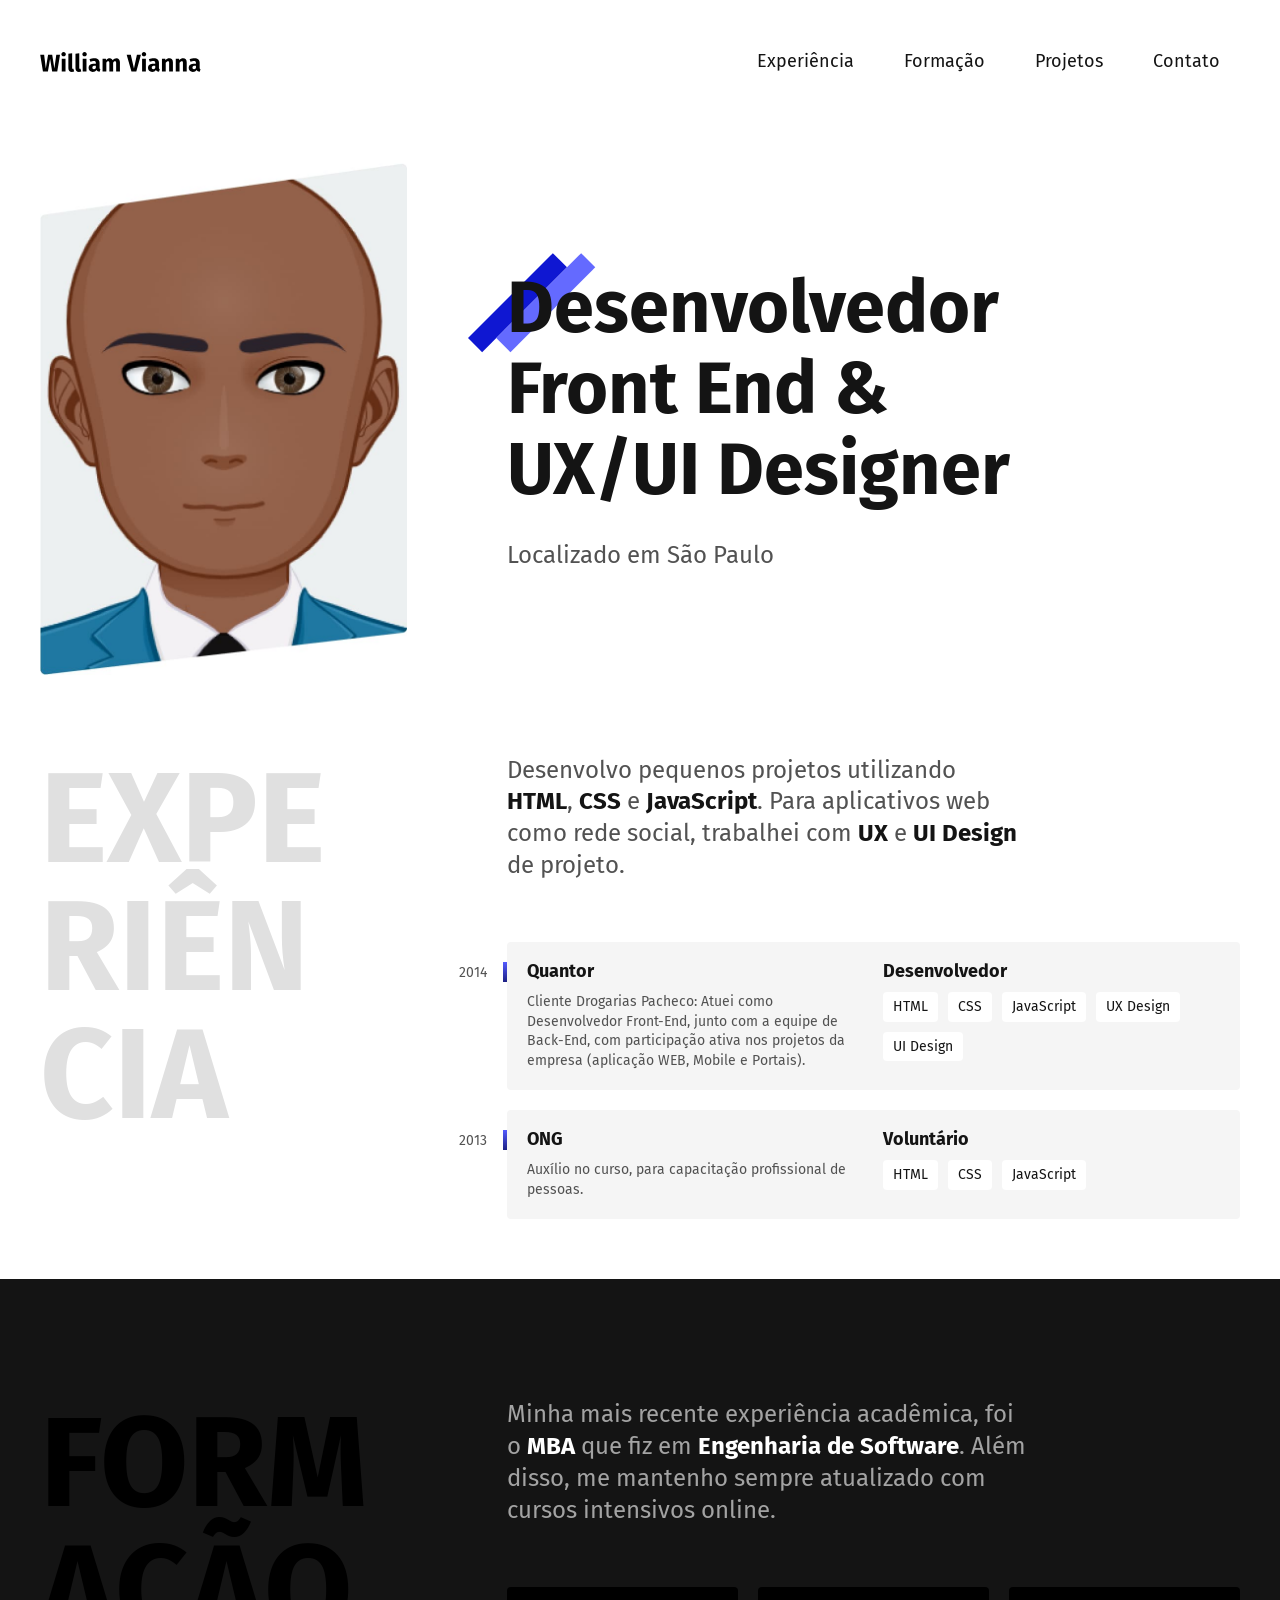
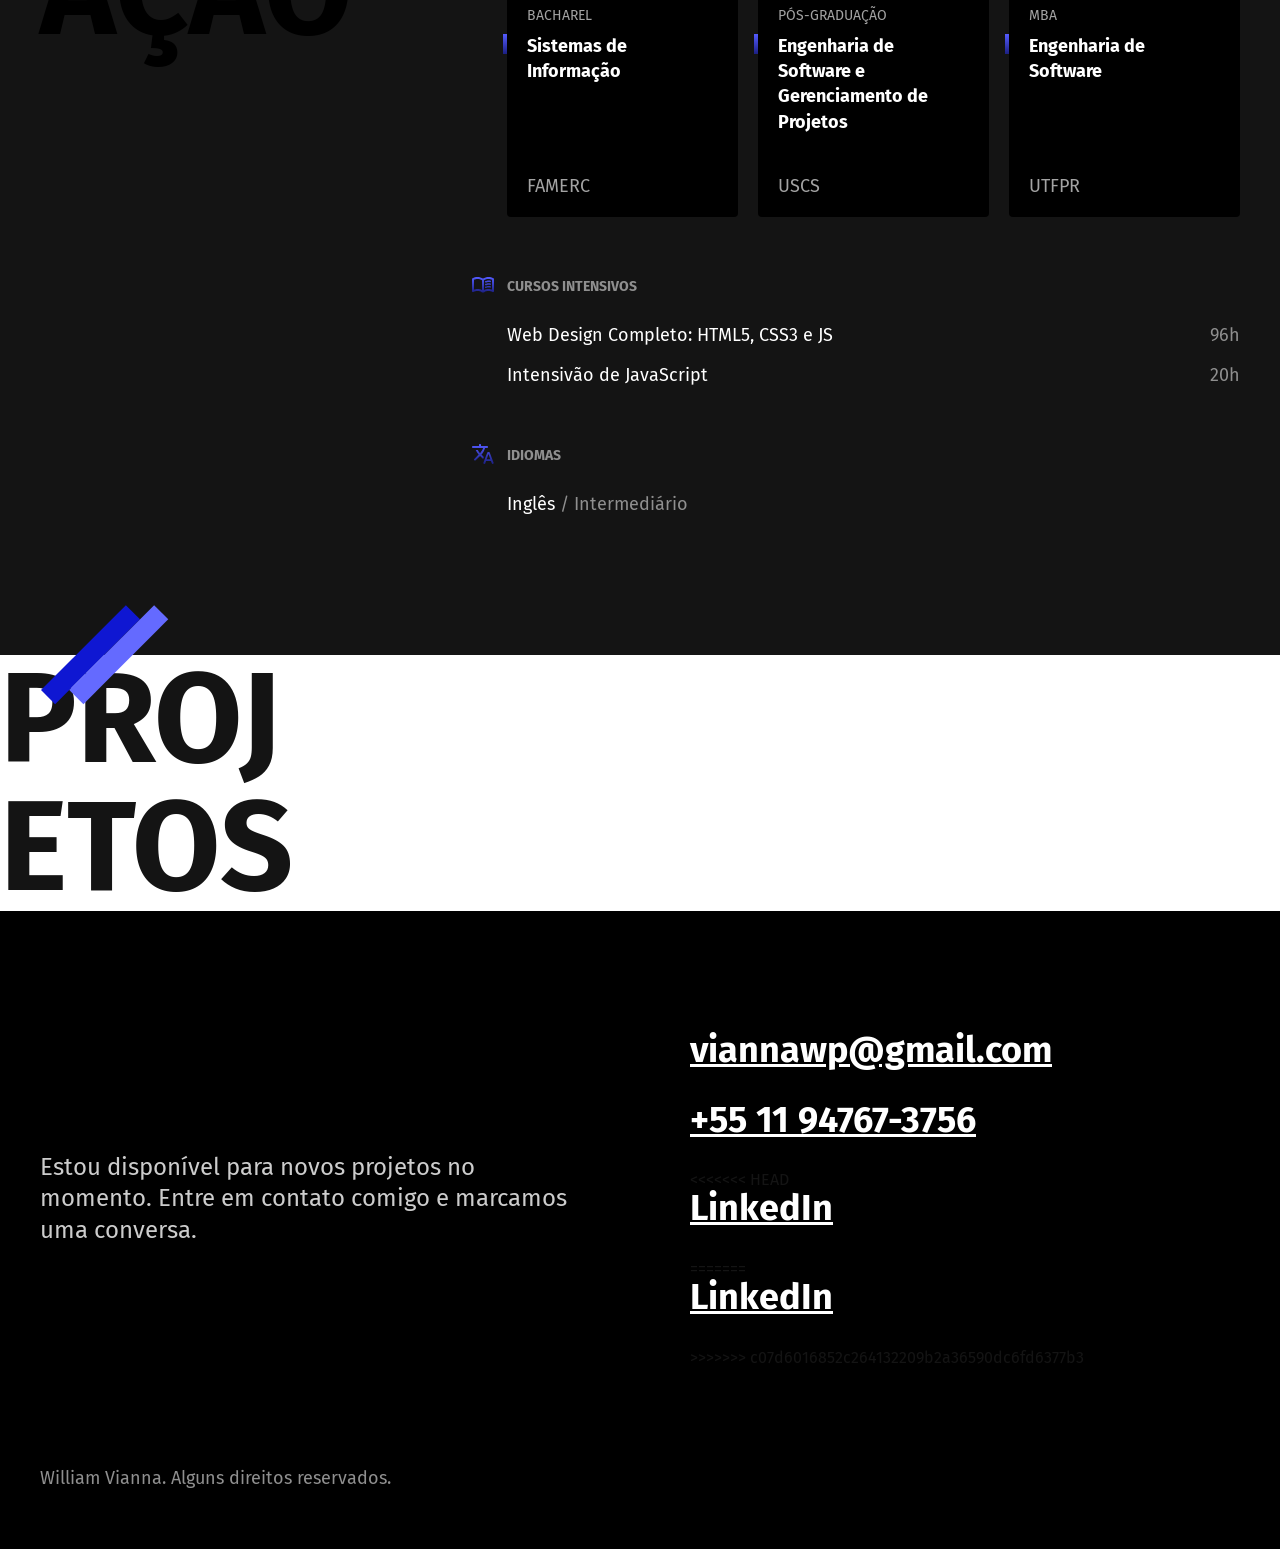
==== index.html @ 865eea41 "Atualização" ====
<!DOCTYPE html>
<html lang="pt-br">

<head>
    <meta charset="UTF-8">
    <meta name="viewport" content="width=device-width, initial-scale=1.0">
    <meta name="description" content="Desenvolvedor Front End & UX/UI Designer">
    <title>William Vianna - Desenvolvedor e Designer</title>
    <link rel="stylesheet" href="./css/style.min.css">

    <link rel="preconnect" href="https://fonts.googleapis.com">
    <link rel="preconnect" href="https://fonts.gstatic.com" crossorigin>
    <link href="https://fonts.googleapis.com/css2?family=Fira+Sans:wght@400;700&display=swap" rel="stylesheet">
</head>

<body>
    <header class="header">
        <img src="./img/marca.svg" alt="William Vianna" width="161" height="40">
        <nav>
            <ul class="header-menu">
                <li><a href="#experiencia">Experiência</a></li>
                <li><a href="#formacao">Formação</a></li>
                <li><a href="#projetos">Projetos</a></li>
                <li><a href="#contato">Contato</a></li>
            </ul>
        </nav>
    </header>

    <main class="introducao">
        <img src="./img/perfil.jpg" alt="Avatar William" width="373" height="520">
        <div>
            <h1>Desenvolvedor<br>Front End &<br>UX/UI Designer</h1>
            <p>Localizado em São Paulo</p>
        </div>
    </main>

    <section class="experiencia" id="experiencia" aria-label="Experiência">
        <h2 class="subtitulo">Experiência</h2>
        <div>
            <p class="experiencia-texto">Desenvolvo pequenos projetos utilizando <strong>HTML</strong>, <strong>CSS</strong> e <strong>JavaScript</strong>. Para aplicativos web como rede social, trabalhei com <strong>UX</strong> e <strong>UI Design</strong> de projeto.</p>

            <div class="empresa">
                <span class="empresa-ano">2014</span>
                <h3 class="empresa-titulo">Quantor</h3>
                <span class="empresa-titulo">Desenvolvedor</span>
                <p class="empresa-texto">Cliente Drogarias Pacheco: Atuei como Desenvolvedor
                    Front-End, junto com a equipe de Back-End, com
                    participação ativa nos projetos da empresa (aplicação
                    WEB, Mobile e Portais).
                </p>
                <ul class="empresa-habilidades">
                    <li>HTML</li>
                    <li>CSS</li>
                    <li>JavaScript</li>
                    <li>UX Design</li>
                    <li>UI Design</li>
                </ul>
            </div>

            <div class="empresa">
                <span class="empresa-ano">2013</span>
                <h3 class="empresa-titulo">ONG</h3>
                <span class="empresa-titulo">Voluntário</span>
                <p class="empresa-texto">Auxílio no curso, para capacitação profissional de pessoas.
                </p>
                <ul class="empresa-habilidades">
                    <li>HTML</li>
                    <li>CSS</li>
                    <li>JavaScript</li>
                </ul>
            </div>
        </div>
    </section>

    <section class="formacao" id="formacao" aria-label="Formação">
        <div class="formacao-container">
            <h2 class="subtitulo">Formação</h2>
            <div>
                <p class="formacao-texto">
                    Minha mais recente experiência acadêmica, foi o <strong>MBA</strong> que fiz em <strong>Engenharia de Software</strong>. Além disso, me mantenho sempre atualizado com cursos intensivos online.
                </p>

                <ul class="faculdade-lista">
                    <li class="faculdade">
                        <span class="faculdade-tipo">Bacharel</span>
                        <h3 class="faculdade-curso">Sistemas de Informação</h3>
                        <span class="faculdade-instituicao">FAMERC</span>
                    </li>
                    <li class="faculdade">
                        <span class="faculdade-tipo">Pós-Graduação</span>
                        <h3 class="faculdade-curso">Engenharia de Software e Gerenciamento de Projetos</h3>
                        <span class="faculdade-instituicao">USCS</span>
                    </li>
                    <li class="faculdade">
                        <span class="faculdade-tipo">MBA</span>
                        <h3 class="faculdade-curso">Engenharia de Software</h3>
                        <span class="faculdade-instituicao">UTFPR</span>
                    </li>
                </ul>

                <div class="formacao-extra">
                    <div class="cursos">
                        <h3>Cursos Intensivos</h3>
                        <ul>
                            <li>Web Design Completo: HTML5, CSS3 e JS <span>96h</span></li>
                            <li>Intensivão de JavaScript <span>20h</span></li>
                        </ul>
                    </div>

                    <div class="idiomas">
                        <h3>Idiomas</h3>
                        <ul>
                            <li>Inglês <span>/ Intermediário</span></li>
                        </ul>
                    </div>
                </div>
            </div>
        </div>
    </section>

    <section class="projetos" id="projetos" aria-label="Projetos">
        <div class="projetos-container">
            <h2 class="subtitulo">Projetos</h2>
            <div>
                <p class="projetos-texto"></p>
            </div>
        </div>
    </section>

    <footer class="footer" id="contato">
        <div class="footer-container">
            <p class="footer-texto">Estou disponível para novos projetos no momento. Entre em contato comigo e marcamos uma conversa.</p>
            <ul class="footer-contato">
                <li><a href="mailto:viannawp@gmail.com">viannawp@gmail.com</a></li>
                <li><a href="https://wa.me/5511947673756" target="_blank">+55 11 94767-3756</a></li>
<<<<<<< HEAD
                <li><a href="https://www.linkedin.com/in/william-vianna-218b7b71/" target="_blank">LinkedIn</a>
                </li>
=======
                <li><a href="https://www.linkedin.com/in/william-vianna-218b7b71/" target="_blank">LinkedIn</a></li>
>>>>>>> c07d6016852c264132209b2a36590dc6fd6377b3
            </ul>
            <p class="footer-copy">William Vianna. Alguns direitos reservados.</p>
        </div>
    </footer>
</body>

</html>
---- css/style.min.css ----
body{font-family:"Fira Sans",Arial,Sans-serif;margin:0;color:#141414}h1,h2,h3,p{margin:0}ul{margin:0;padding:0;list-style:none}img{max-width:100%;height:auto;display:block}.subtitulo{font-size:8rem;line-height:1;text-transform:uppercase;word-break:break-all;max-width:4ch}@media (max-width:800px){.subtitulo{font-size:3rem;text-transform:capitalize;max-width:initial!important}}.header{max-width:1200px;padding:40px 20px;margin:0 auto;display:flex;justify-content:space-between;align-items:center}.header-menu{display:flex;flex-wrap:wrap;gap:10px;justify-content:center}.header-menu a{font-size:1.125rem;line-height:1.3;padding:10px 20px;text-decoration:none;color:#141414;display:block}@media (max-width:800px){.header{flex-direction:column;gap:40px;padding:20px}.header a{background:#f5f5f5;border-radius:4px}}.introducao{max-width:1200px;padding:40px 20px;margin:0 auto;display:grid;grid-template-columns:1fr 2fr;gap:100px;align-items:center}.introducao h1{font-size:4.5rem;line-height:1.125;margin-bottom:30px;position:relative}.introducao h1::before{content:"";display:block;width:130px;height:100px;background:url("../img/detalhe.svg") no-repeat center;position:absolute;top:-15px;left:-40px;z-index:-1}.introducao p{font-size:1.5rem;color:#525252}@media (max-width:1000px){.introducao h1{font-size:3rem}}@media (max-width:800px){.introducao{grid-template-columns:1fr 1fr;gap:40px}.introducao h1{font-size:2rem}.introducao h1::before{width:30px;height:10px;left:0}}@media (max-width:400px){.introducao{grid-template-columns:1fr}.introducao img{display:none}}.experiencia{max-width:1200px;padding:40px 20px;margin:0 auto;display:grid;grid-template-columns:1fr 2fr;gap:100px}.experiencia .subtitulo{color:#e0e0e0}.experiencia-texto{font-size:1.5rem;line-height:1.33;max-width:40ch;margin-bottom:60px;color:#525252}.experiencia-texto strong{color:#141414}.empresa{display:grid;grid-template-columns:1fr 1fr;gap:10px 20px;padding:20px;background:#f5f5f5;margin-bottom:20px;border-radius:4px;position:relative}.empresa::before{content:"";display:block;width:4px;height:20px;background:linear-gradient(#545bff,#1c2083);position:absolute;top:20px;left:-4px}.empresa-ano{position:absolute;top:22px;left:-100px;text-align:right;width:80px;color:#525252;font-size:.875rem}.empresa-titulo{font-size:1.125rem;line-height:1.1;font-weight:700}.empresa-texto{font-size:.875rem;line-height:1.4;color:#525252}.empresa-habilidades{display:flex;flex-wrap:wrap;gap:10px;align-content:start}.empresa-habilidades li{font-size:.875rem;line-height:1.4;border-radius:4px;background:#fff;padding:5px 10px}@media (max-width:800px){.experiencia{grid-template-columns:1fr;gap:40px}.experiencia .subtitulo{color:#141414}.experiencia-texto{font-size:1.25rem}.empresa-ano{position:initial;order:1;width:initial;text-align:left}}@media (max-width:400px){.empresa{grid-template-columns:1fr}}.formacao{background:#141414;color:#fff}.formacao-container{max-width:1200px;padding:120px 20px;margin:0 auto;display:grid;grid-template-columns:1fr 2fr;gap:100px;position:relative}.formacao-container::after{content:"";display:block;width:130px;height:100px;background:url("../img/detalhe.svg") no-repeat center;position:absolute;bottom:-50px;left:20px}.formacao .subtitulo{color:#000;max-width:5ch}.formacao-texto{font-size:1.5rem;line-height:1.33;max-width:40ch;margin-bottom:60px;color:#a3a3a3}.formacao-texto strong{color:#fff}.faculdade-lista{display:flex;flex-wrap:wrap;gap:20px;margin-bottom:60px}.faculdade{flex:1;background:#000;padding:20px;border-radius:4px;display:flex;flex-direction:column}.faculdade-tipo{font-size:.875rem;text-transform:uppercase;color:#a3a3a3;margin-bottom:10px}.faculdade-curso{flex:1;font-size:1.125rem;line-height:1.4;margin-bottom:40px;position:relative}.faculdade-curso::before{content:"";display:block;width:4px;height:20px;background:linear-gradient(#545bff,#1c2083);position:absolute;left:-24px}.faculdade-instituicao{font-size:1.125rem;color:#a3a3a3}.cursos{margin-bottom:60px}.formacao-extra h3{font-size:.875rem;line-height:1.4;color:#8f8f8f;text-transform:uppercase;margin-bottom:30px;position:relative}.formacao-extra h3::before{display:block;content:"";width:24px;height:24px;position:absolute;left:-36px;top:-4px}.cursos h3::before{background:url("../img/cursos.svg") no-repeat center center}.idiomas h3::before{background:url("../img/idiomas.svg") no-repeat center center}.formacao-extra li{font-size:1.125rem;line-height:1.1;margin-bottom:20px}.formacao-extra span{color:#8f8f8f}.cursos li{display:flex;justify-content:space-between}@media (max-width:800px){.formacao-container{grid-template-columns:1fr;padding:60px 20px;gap:40px}.formacao .subtitulo{color:#fff}.formacao-texto{font-size:1.25rem}.formacao-extra h3::before{position:initial;margin-bottom:10px}}.footer{background:#000}.footer-container{max-width:1200px;padding:120px 20px 60px 20px;margin:0 auto;display:grid;grid-template-columns:1fr 1fr;gap:100px;align-items:center}.footer-texto{font-size:1.5rem;line-height:1.3;color:#ccc}.footer-contato li{font-weight:700;font-size:2.25rem;line-height:1.1;color:#fff;margin-bottom:30px}.footer-contato li a{color:#fff}.footer-copy{grid-column:1/-1;font-size:1.125rem;color:#8f8f8f}@media (max-width:800px){.footer-container{grid-template-columns:1fr;gap:40px}.footer-contato li{font-size:1.5rem}}
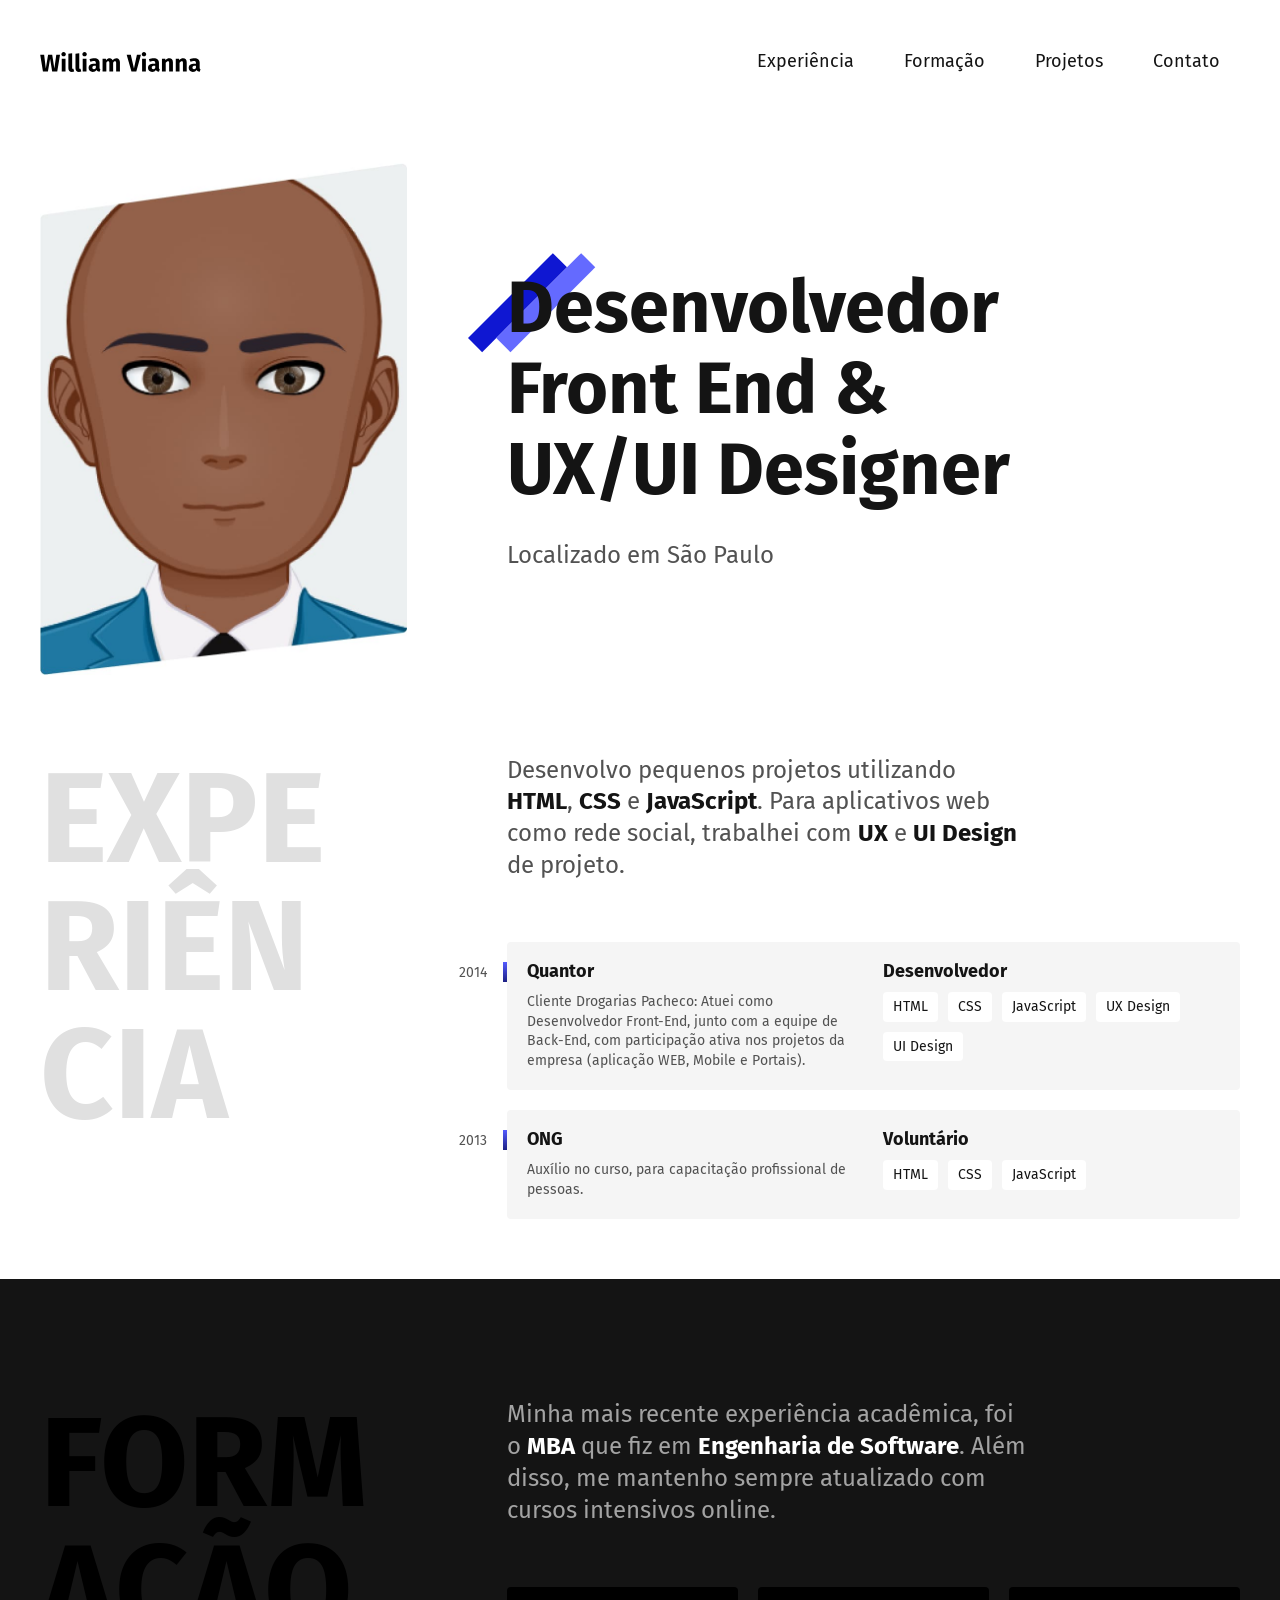
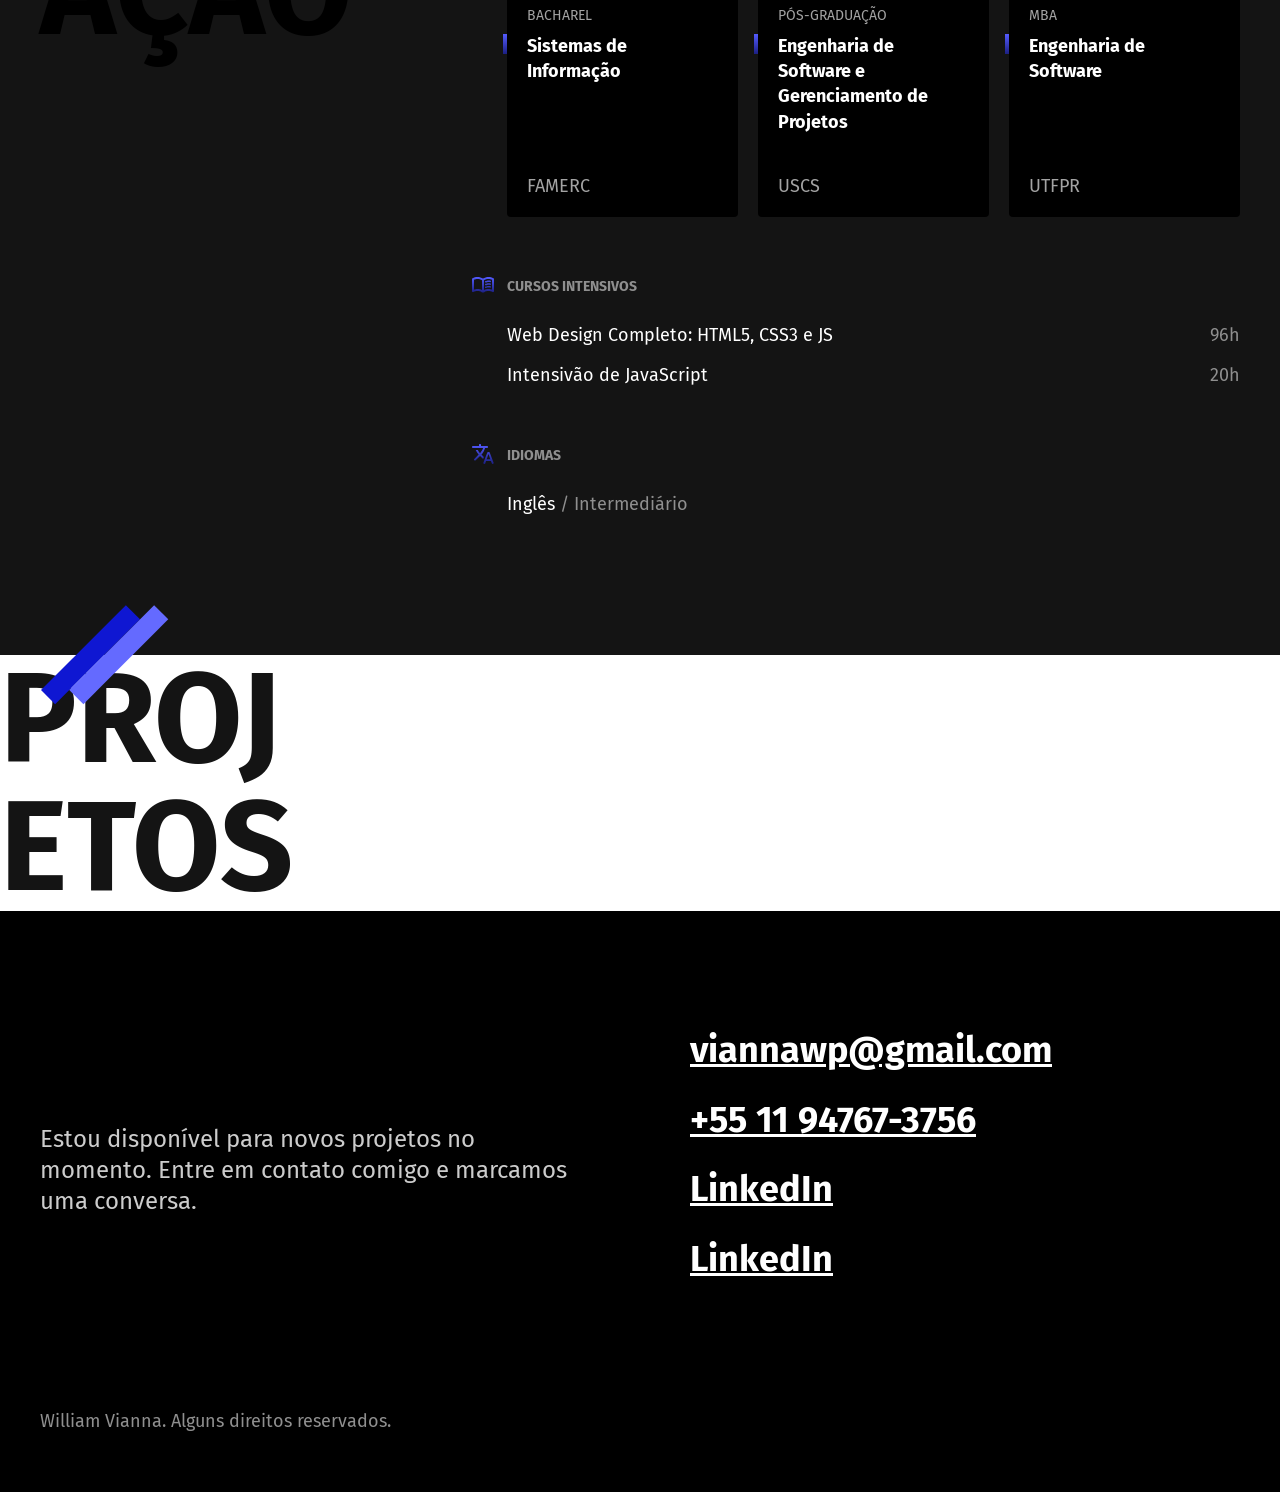
==== commit c87899d1: "Formulários" ====
--- a/index.html
+++ b/index.html
@@ -133,12 +133,9 @@
             <ul class="footer-contato">
                 <li><a href="mailto:viannawp@gmail.com">viannawp@gmail.com</a></li>
                 <li><a href="https://wa.me/5511947673756" target="_blank">+55 11 94767-3756</a></li>
-<<<<<<< HEAD
                 <li><a href="https://www.linkedin.com/in/william-vianna-218b7b71/" target="_blank">LinkedIn</a>
                 </li>
-=======
                 <li><a href="https://www.linkedin.com/in/william-vianna-218b7b71/" target="_blank">LinkedIn</a></li>
->>>>>>> c07d6016852c264132209b2a36590dc6fd6377b3
             </ul>
             <p class="footer-copy">William Vianna. Alguns direitos reservados.</p>
         </div>
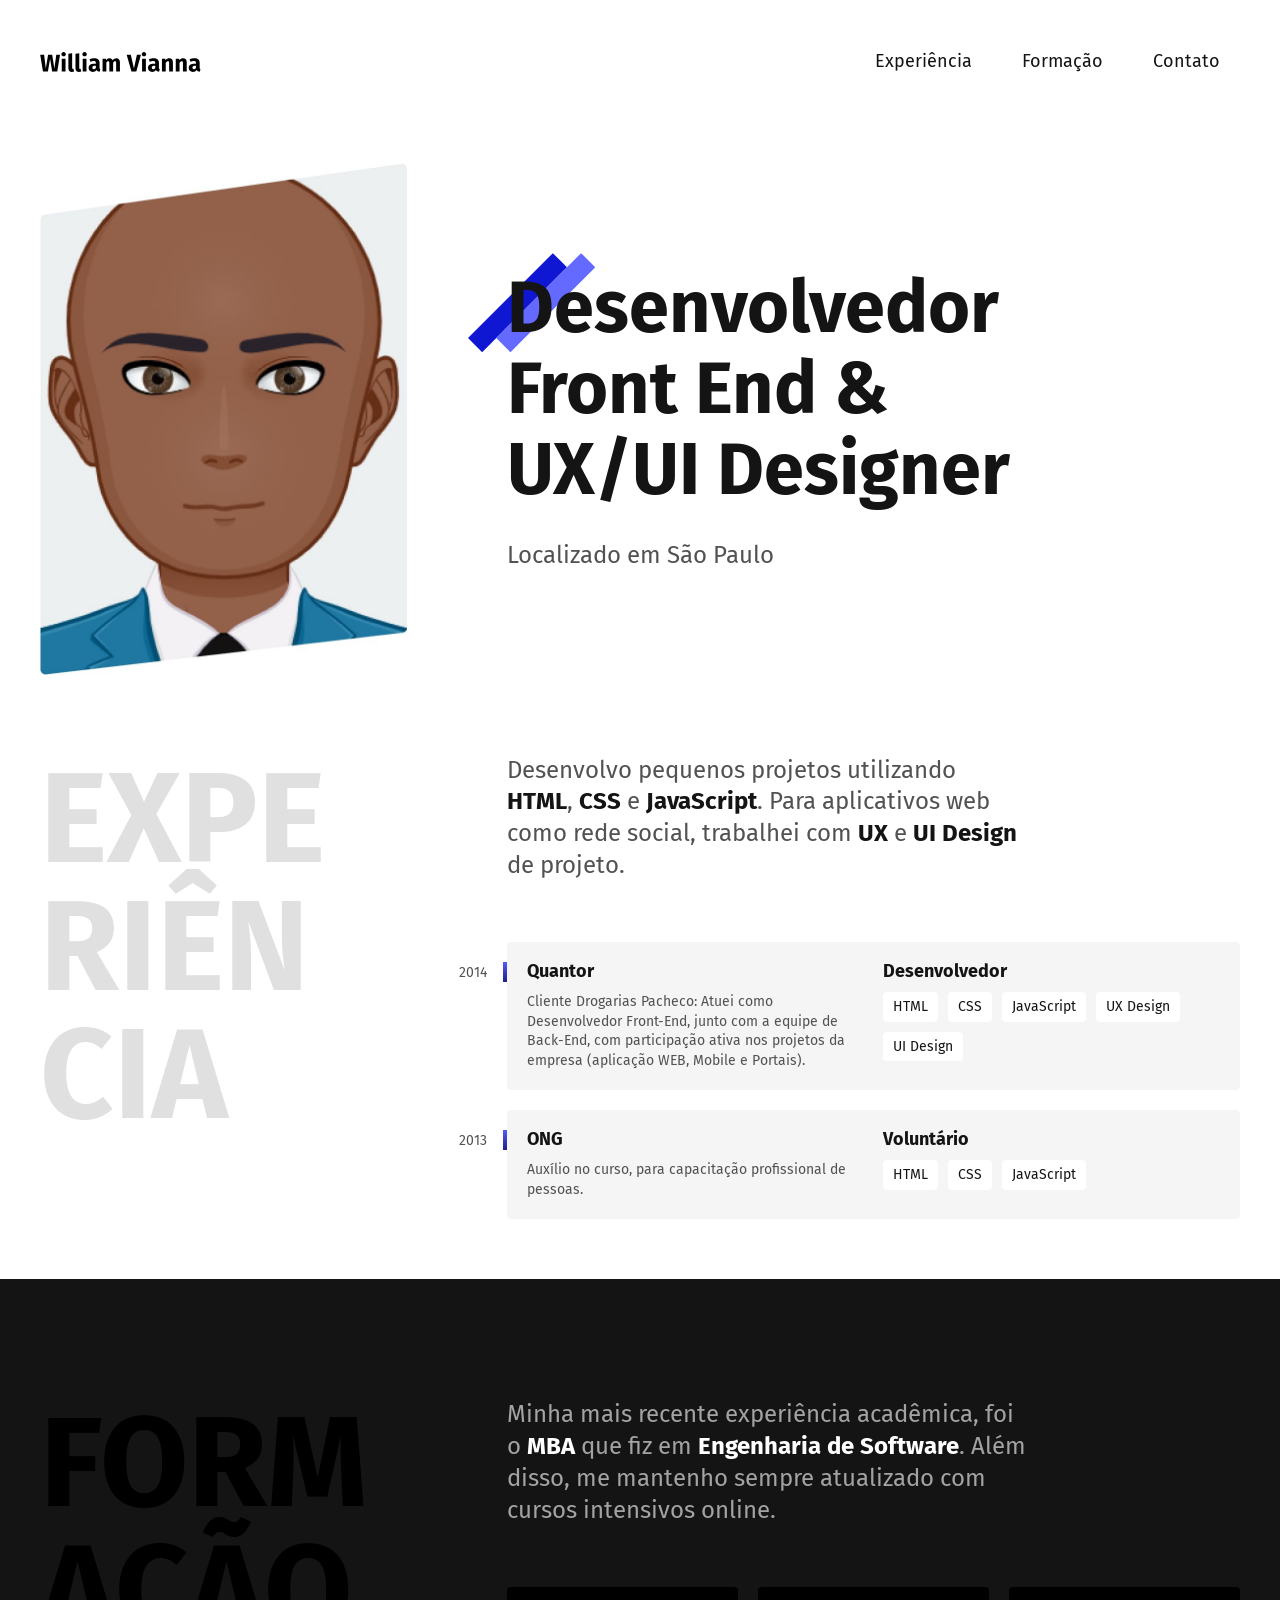
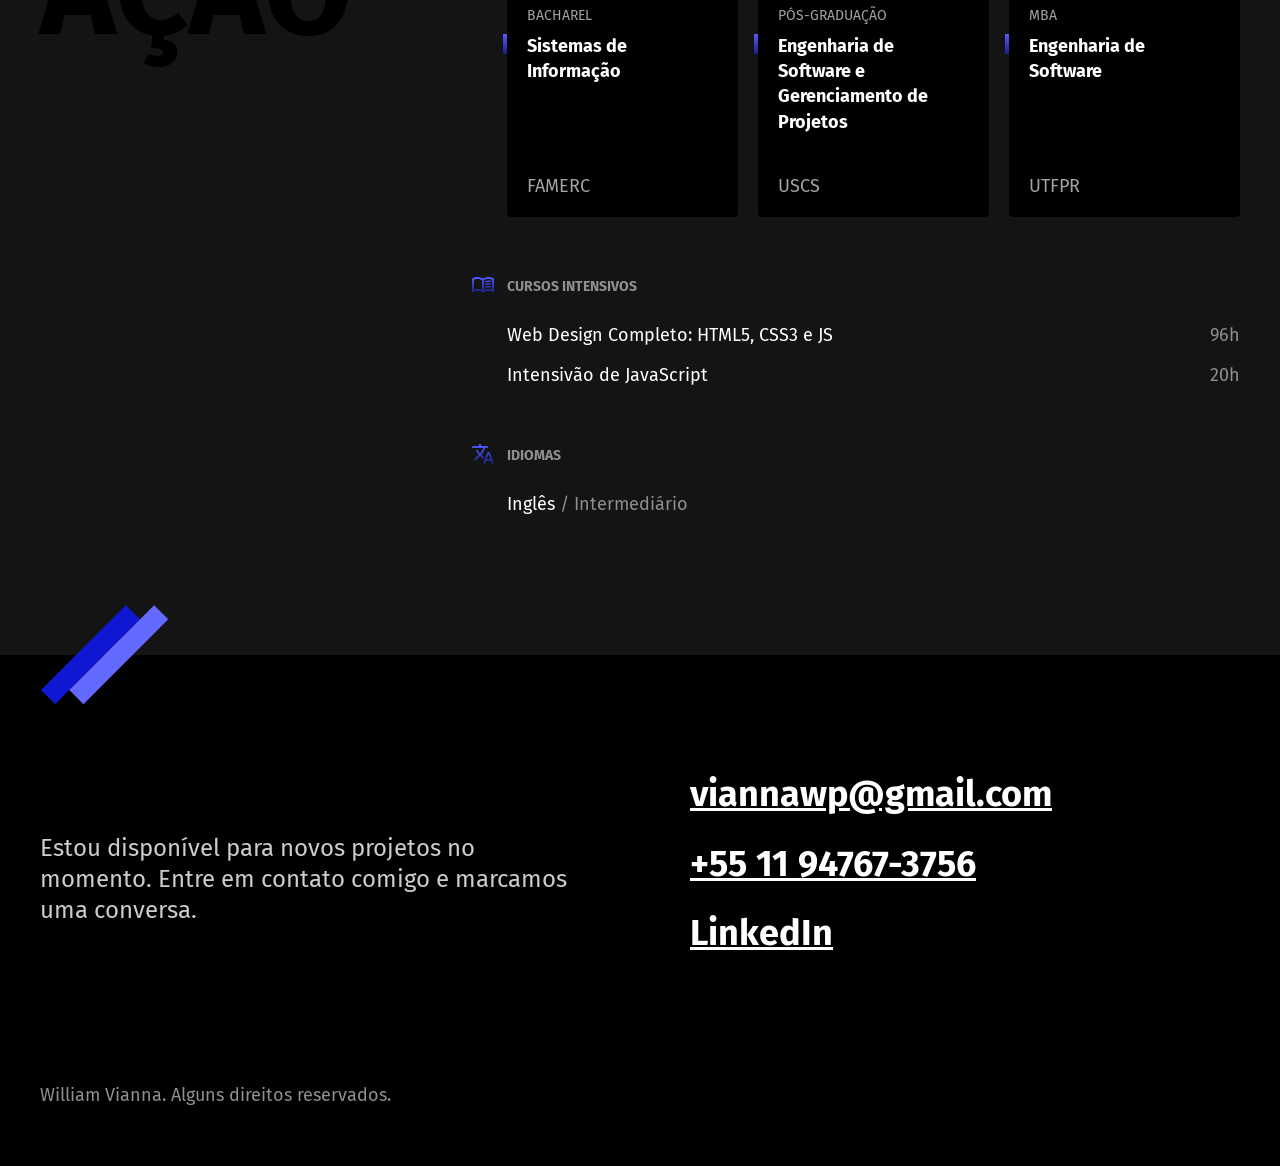
==== commit b9f10fb4: "Retirada aba Projetos" ====
--- a/index.html
+++ b/index.html
@@ -20,7 +20,6 @@
             <ul class="header-menu">
                 <li><a href="#experiencia">Experiência</a></li>
                 <li><a href="#formacao">Formação</a></li>
-                <li><a href="#projetos">Projetos</a></li>
                 <li><a href="#contato">Contato</a></li>
             </ul>
         </nav>
@@ -118,15 +117,6 @@
         </div>
     </section>
 
-    <section class="projetos" id="projetos" aria-label="Projetos">
-        <div class="projetos-container">
-            <h2 class="subtitulo">Projetos</h2>
-            <div>
-                <p class="projetos-texto"></p>
-            </div>
-        </div>
-    </section>
-
     <footer class="footer" id="contato">
         <div class="footer-container">
             <p class="footer-texto">Estou disponível para novos projetos no momento. Entre em contato comigo e marcamos uma conversa.</p>
@@ -135,7 +125,6 @@
                 <li><a href="https://wa.me/5511947673756" target="_blank">+55 11 94767-3756</a></li>
                 <li><a href="https://www.linkedin.com/in/william-vianna-218b7b71/" target="_blank">LinkedIn</a>
                 </li>
-                <li><a href="https://www.linkedin.com/in/william-vianna-218b7b71/" target="_blank">LinkedIn</a></li>
             </ul>
             <p class="footer-copy">William Vianna. Alguns direitos reservados.</p>
         </div>
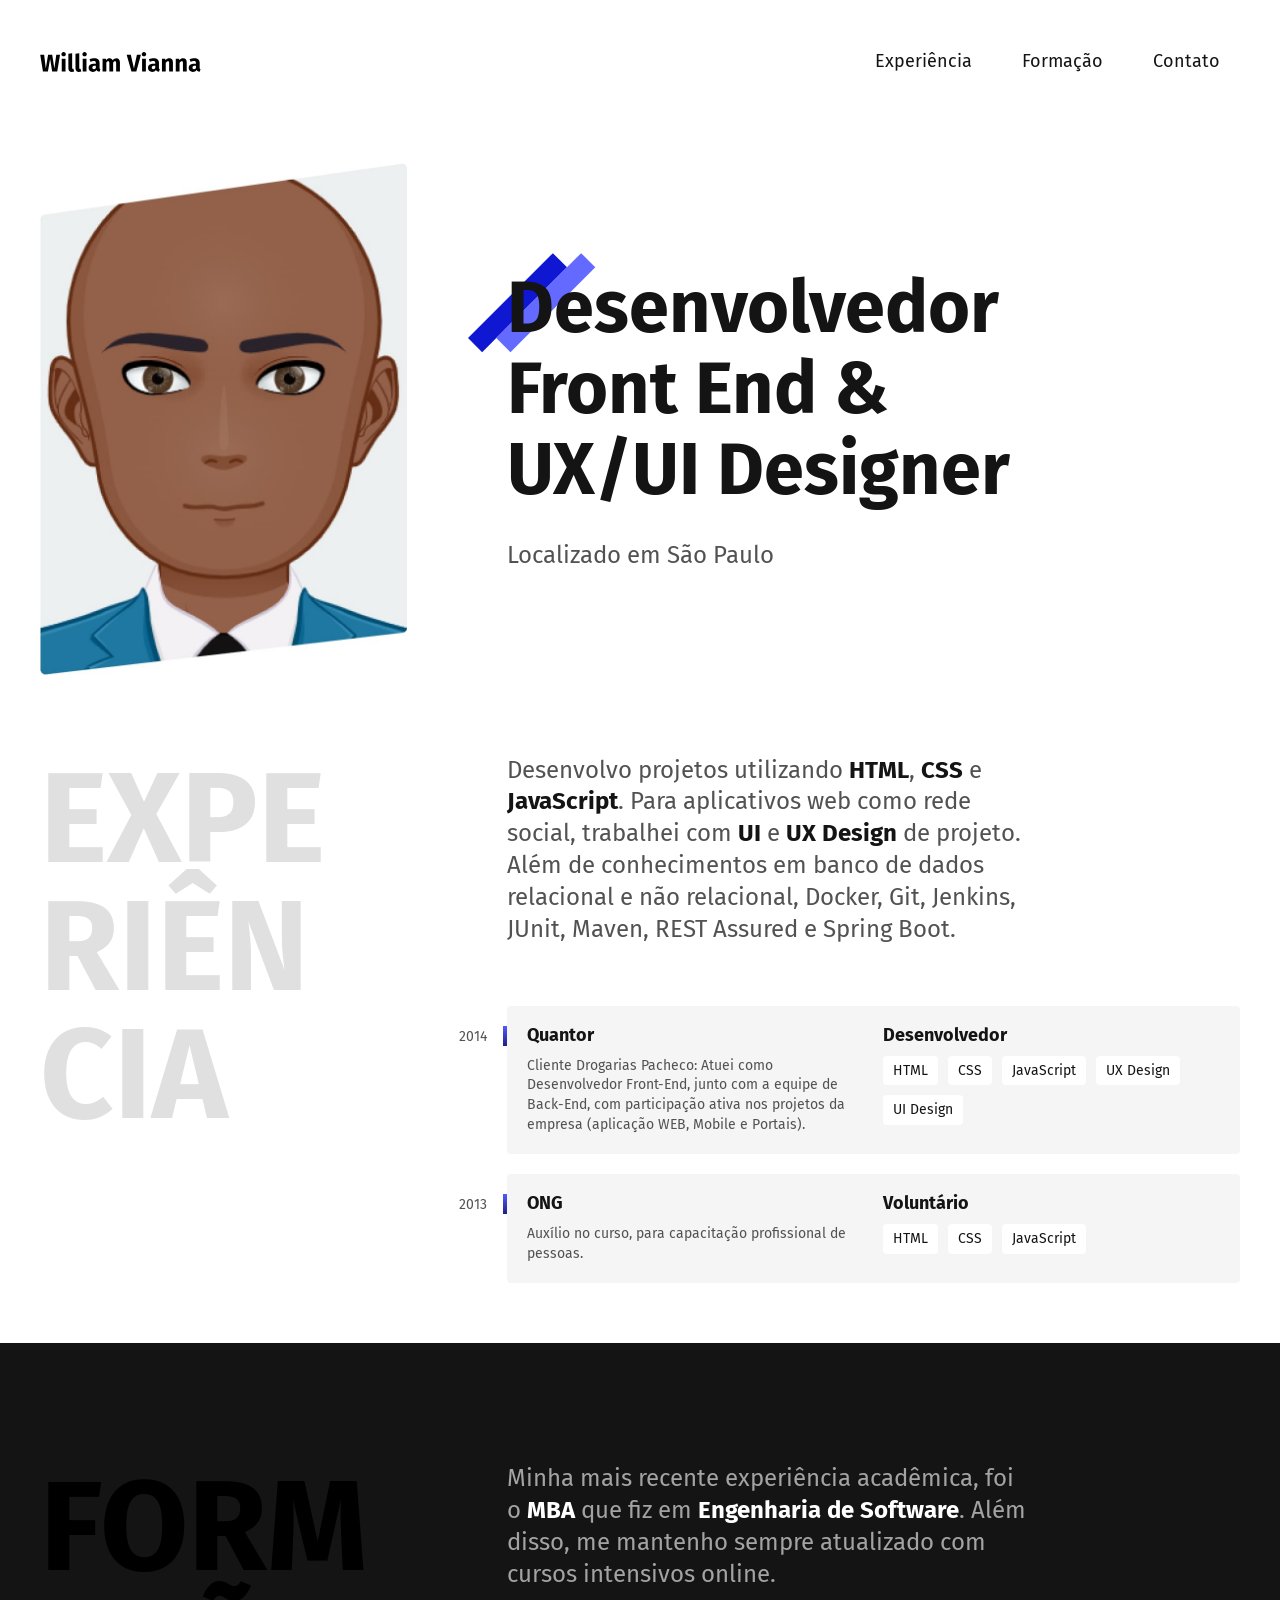
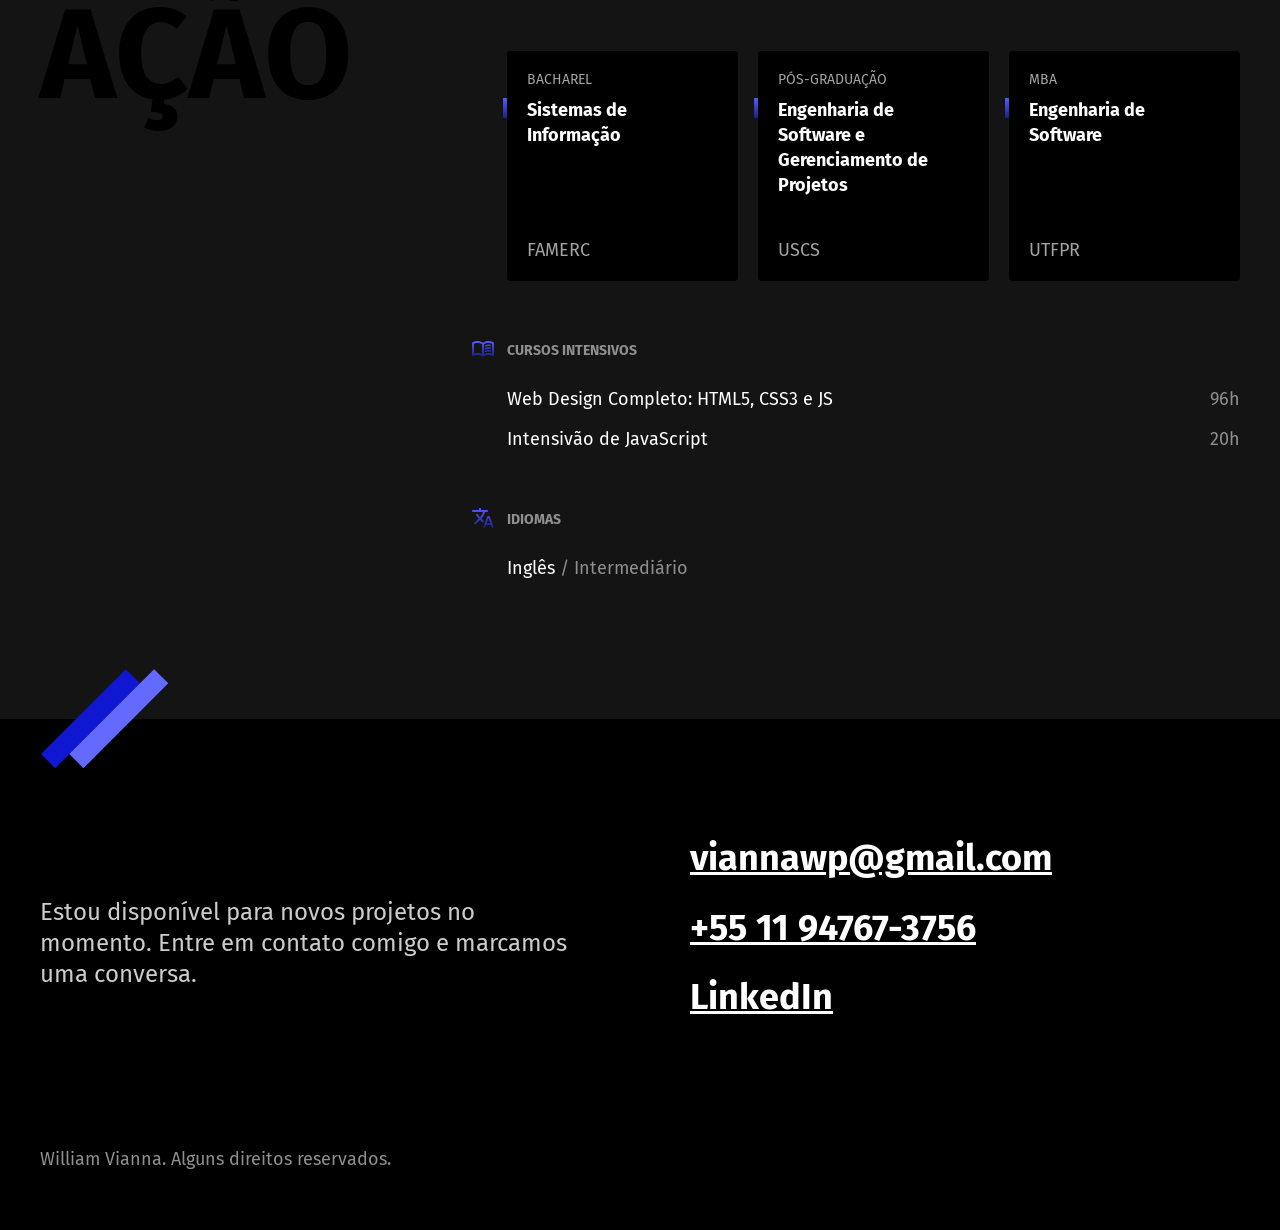
==== commit ed6130a3: "Atualização das competências" ====
--- a/index.html
+++ b/index.html
@@ -7,7 +7,7 @@
     <meta name="description" content="Desenvolvedor Front End & UX/UI Designer">
     <title>William Vianna - Desenvolvedor e Designer</title>
     <link rel="stylesheet" href="./css/style.min.css">
-
+    <link rel="icon" href="./favicon.svg" type="image/svg+xml">
     <link rel="preconnect" href="https://fonts.googleapis.com">
     <link rel="preconnect" href="https://fonts.gstatic.com" crossorigin>
     <link href="https://fonts.googleapis.com/css2?family=Fira+Sans:wght@400;700&display=swap" rel="stylesheet">
@@ -36,7 +36,7 @@
     <section class="experiencia" id="experiencia" aria-label="Experiência">
         <h2 class="subtitulo">Experiência</h2>
         <div>
-            <p class="experiencia-texto">Desenvolvo pequenos projetos utilizando <strong>HTML</strong>, <strong>CSS</strong> e <strong>JavaScript</strong>. Para aplicativos web como rede social, trabalhei com <strong>UX</strong> e <strong>UI Design</strong> de projeto.</p>
+            <p class="experiencia-texto">Desenvolvo projetos utilizando <strong>HTML</strong>, <strong>CSS</strong> e <strong>JavaScript</strong>. Para aplicativos web como rede social, trabalhei com <strong>UI</strong> e <strong>UX Design</strong> de projeto. Além de conhecimentos em banco de dados relacional e não relacional, Docker, Git, Jenkins, JUnit, Maven, REST Assured e Spring Boot.</p>
 
             <div class="empresa">
                 <span class="empresa-ano">2014</span>
@@ -123,7 +123,7 @@
             <ul class="footer-contato">
                 <li><a href="mailto:viannawp@gmail.com">viannawp@gmail.com</a></li>
                 <li><a href="https://wa.me/5511947673756" target="_blank">+55 11 94767-3756</a></li>
-                <li><a href="https://www.linkedin.com/in/william-vianna-218b7b71/" target="_blank">LinkedIn</a>
+                <li><a href="https://www.linkedin.com/in/william-vianna" target="_blank">LinkedIn</a>
                 </li>
             </ul>
             <p class="footer-copy">William Vianna. Alguns direitos reservados.</p>
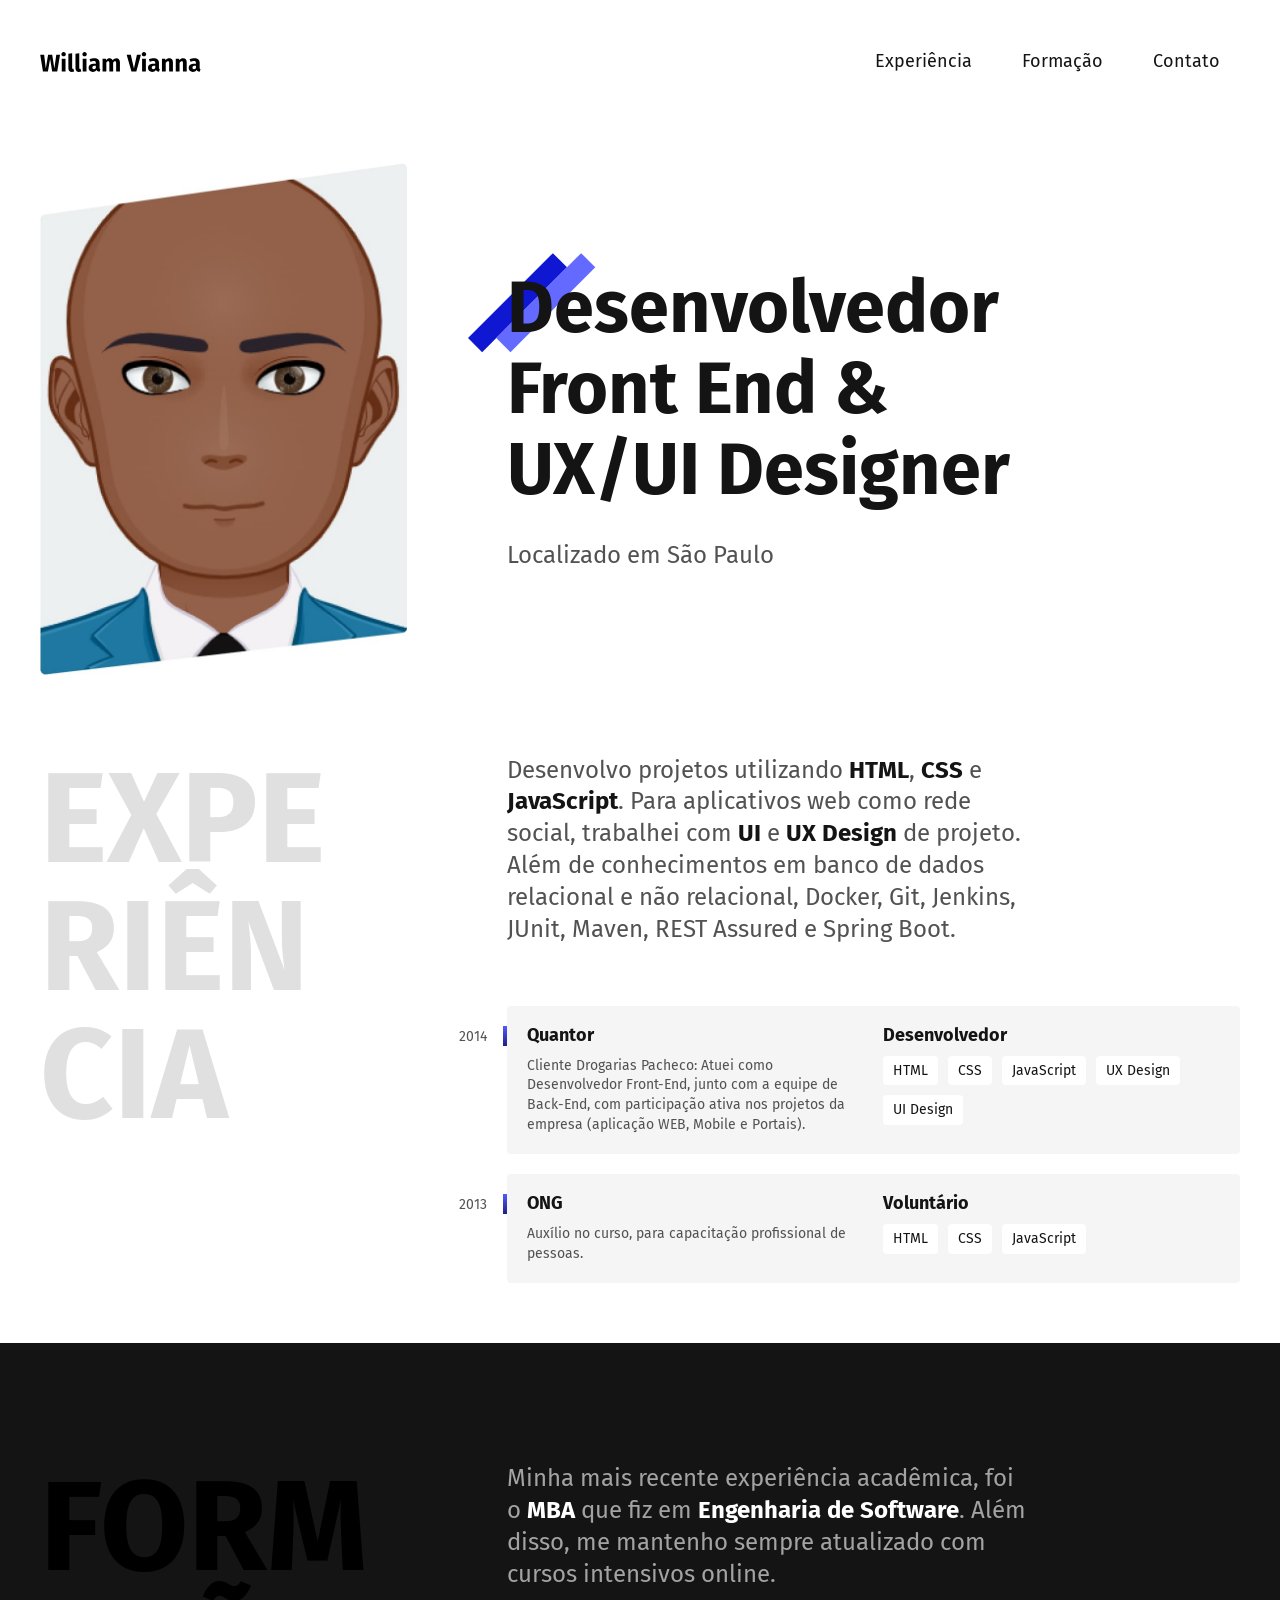
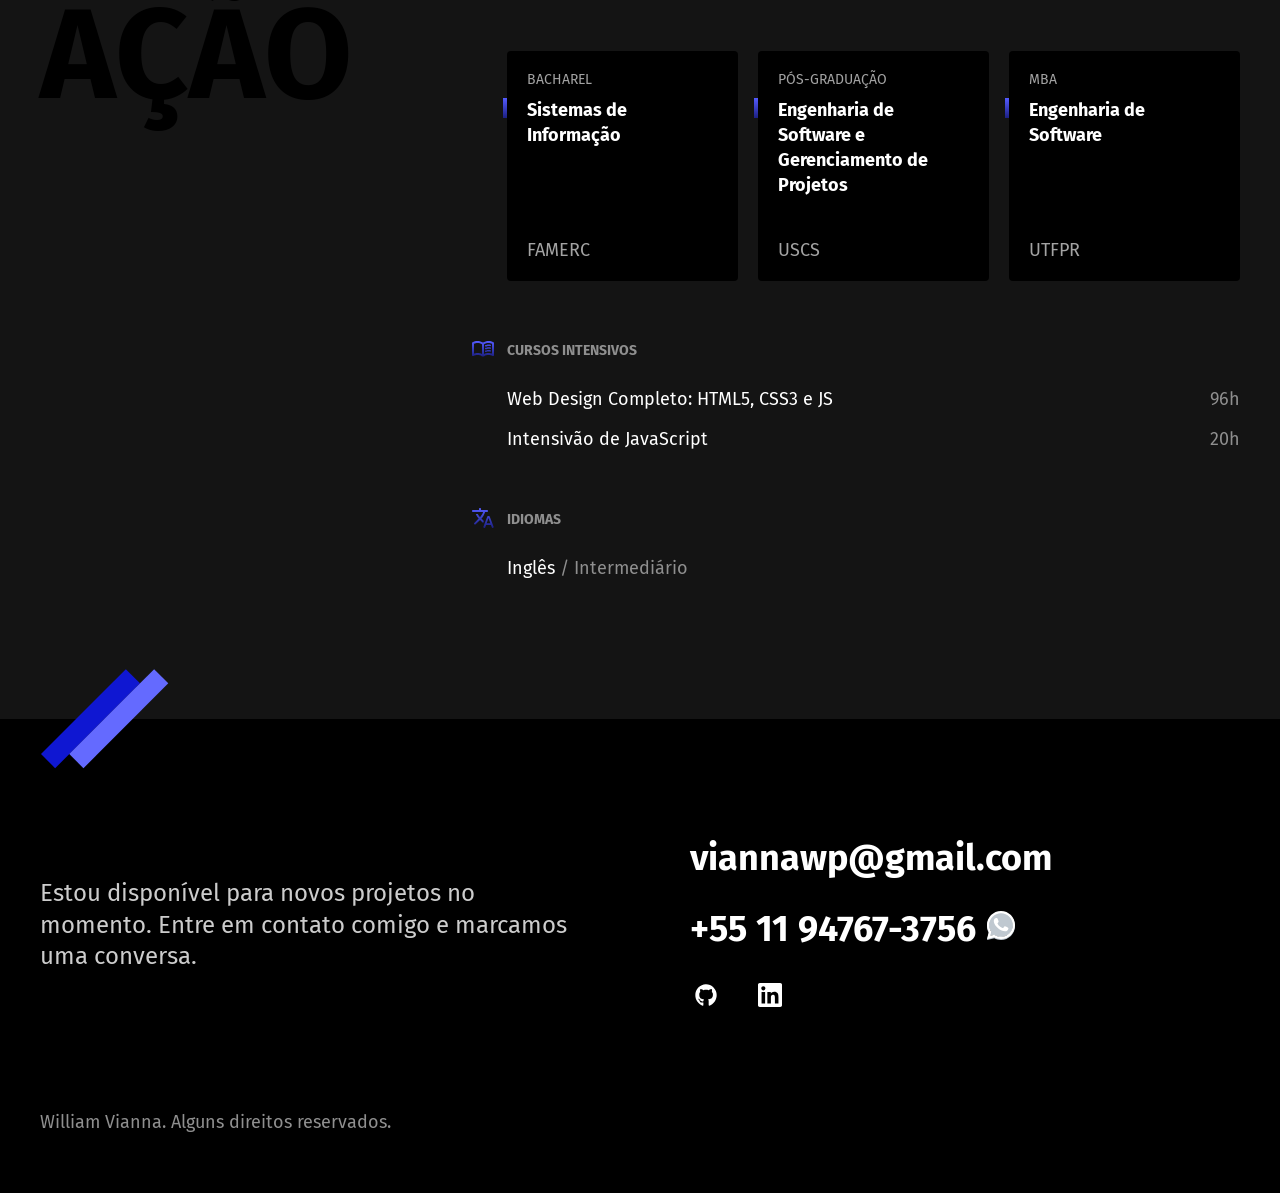
==== commit c5c2941f: "Adicionado redes no footer" ====
--- a/index.html
+++ b/index.html
@@ -42,11 +42,7 @@
                 <span class="empresa-ano">2014</span>
                 <h3 class="empresa-titulo">Quantor</h3>
                 <span class="empresa-titulo">Desenvolvedor</span>
-                <p class="empresa-texto">Cliente Drogarias Pacheco: Atuei como Desenvolvedor
-                    Front-End, junto com a equipe de Back-End, com
-                    participação ativa nos projetos da empresa (aplicação
-                    WEB, Mobile e Portais).
-                </p>
+                <p class="empresa-texto">Cliente Drogarias Pacheco: Atuei como Desenvolvedor Front-End, junto com a equipe de Back-End, com participação ativa nos projetos da empresa (aplicação WEB, Mobile e Portais).</p>
                 <ul class="empresa-habilidades">
                     <li>HTML</li>
                     <li>CSS</li>
@@ -60,8 +56,7 @@
                 <span class="empresa-ano">2013</span>
                 <h3 class="empresa-titulo">ONG</h3>
                 <span class="empresa-titulo">Voluntário</span>
-                <p class="empresa-texto">Auxílio no curso, para capacitação profissional de pessoas.
-                </p>
+                <p class="empresa-texto">Auxílio no curso, para capacitação profissional de pessoas.</p>
                 <ul class="empresa-habilidades">
                     <li>HTML</li>
                     <li>CSS</li>
@@ -76,8 +71,7 @@
             <h2 class="subtitulo">Formação</h2>
             <div>
                 <p class="formacao-texto">
-                    Minha mais recente experiência acadêmica, foi o <strong>MBA</strong> que fiz em <strong>Engenharia de Software</strong>. Além disso, me mantenho sempre atualizado com cursos intensivos online.
-                </p>
+                    Minha mais recente experiência acadêmica, foi o <strong>MBA</strong> que fiz em <strong>Engenharia de Software</strong>. Além disso, me mantenho sempre atualizado com cursos intensivos online.</p>
 
                 <ul class="faculdade-lista">
                     <li class="faculdade">
@@ -120,12 +114,28 @@
     <footer class="footer" id="contato">
         <div class="footer-container">
             <p class="footer-texto">Estou disponível para novos projetos no momento. Entre em contato comigo e marcamos uma conversa.</p>
-            <ul class="footer-contato">
-                <li><a href="mailto:viannawp@gmail.com">viannawp@gmail.com</a></li>
-                <li><a href="https://wa.me/5511947673756" target="_blank">+55 11 94767-3756</a></li>
-                <li><a href="https://www.linkedin.com/in/william-vianna" target="_blank">LinkedIn</a>
-                </li>
-            </ul>
+            <div>
+                <ul class="footer-contato">
+                    <li><a href="mailto:viannawp@gmail.com">viannawp@gmail.com</a></li>
+                    <li><a href="https://wa.me/5511947673756" target="_blank">+55 11 94767-3756 <svg width="32" height="32" viewBox="0 0 32 32" fill="none" xmlns="http://www.w3.org/2000/svg">
+                                <path fill-rule="evenodd" clip-rule="evenodd" d="M16 31C23.732 31 30 24.732 30 17C30 9.26801 23.732 3 16 3C8.26801 3 2 9.26801 2 17C2 19.5109 2.661 21.8674 3.81847 23.905L2 31L9.31486 29.3038C11.3014 30.3854 13.5789 31 16 31ZM16 28.8462C22.5425 28.8462 27.8462 23.5425 27.8462 17C27.8462 10.4576 22.5425 5.15385 16 5.15385C9.45755 5.15385 4.15385 10.4576 4.15385 17C4.15385 19.5261 4.9445 21.8675 6.29184 23.7902L5.23077 27.7692L9.27993 26.7569C11.1894 28.0746 13.5046 28.8462 16 28.8462Z" fill="#BFC8D0" />
+                                <path d="M28 16C28 22.6274 22.6274 28 16 28C13.4722 28 11.1269 27.2184 9.19266 25.8837L5.09091 26.9091L6.16576 22.8784C4.80092 20.9307 4 18.5589 4 16C4 9.37258 9.37258 4 16 4C22.6274 4 28 9.37258 28 16Z" fill="url(#paint0_linear_1_29)" />
+                                <path fill-rule="evenodd" clip-rule="evenodd" d="M16 30C23.732 30 30 23.732 30 16C30 8.26801 23.732 2 16 2C8.26801 2 2 8.26801 2 16C2 18.5109 2.661 20.8674 3.81847 22.905L2 30L9.31486 28.3038C11.3014 29.3854 13.5789 30 16 30ZM16 27.8462C22.5425 27.8462 27.8462 22.5425 27.8462 16C27.8462 9.45755 22.5425 4.15385 16 4.15385C9.45755 4.15385 4.15385 9.45755 4.15385 16C4.15385 18.5261 4.9445 20.8675 6.29184 22.7902L5.23077 26.7692L9.27993 25.7569C11.1894 27.0746 13.5046 27.8462 16 27.8462Z" fill="white" />
+                                <path d="M12.5 9.49989C12.1672 8.83131 11.6565 8.8905 11.1407 8.8905C10.2188 8.8905 8.78125 9.99478 8.78125 12.05C8.78125 13.7343 9.52345 15.578 12.0244 18.3361C14.438 20.9979 17.6094 22.3748 20.2422 22.3279C22.875 22.2811 23.4167 20.0154 23.4167 19.2503C23.4167 18.9112 23.2062 18.742 23.0613 18.696C22.1641 18.2654 20.5093 17.4631 20.1328 17.3124C19.7563 17.1617 19.5597 17.3656 19.4375 17.4765C19.0961 17.8018 18.4193 18.7608 18.1875 18.9765C17.9558 19.1922 17.6103 19.083 17.4665 19.0015C16.9374 18.7892 15.5029 18.1511 14.3595 17.0426C12.9453 15.6718 12.8623 15.2001 12.5959 14.7803C12.3828 14.4444 12.5392 14.2384 12.6172 14.1483C12.9219 13.7968 13.3426 13.254 13.5313 12.9843C13.7199 12.7145 13.5702 12.305 13.4803 12.05C13.0938 10.953 12.7663 10.0347 12.5 9.49989Z" fill="white" />
+                                <defs>
+                                    <linearGradient id="paint0_linear_1_29" x1="26.5" y1="7" x2="4" y2="28" gradientUnits="userSpaceOnUse">
+                                        <stop stop-color="#BFC8D0" />
+                                        <stop offset="1" stop-color="#BFC8D0" />
+                                    </linearGradient>
+                                </defs>
+                            </svg>
+                        </a></li>
+                </ul>
+                <div class="footer-redes">
+                    <a href="https://github.com/williamvianna" target="_blank"><img src="./img/github.svg" alt="GitHub"></a>
+                    <a href="https://www.linkedin.com/in/william-vianna" target="_blank"><img src="./img/linkedin.svg" alt="LinkedIn"></a>
+                </div>
+            </div>
             <p class="footer-copy">William Vianna. Alguns direitos reservados.</p>
         </div>
     </footer>
--- a/css/style.min.css
+++ b/css/style.min.css
@@ -1 +1 @@
-body{font-family:"Fira Sans",Arial,Sans-serif;margin:0;color:#141414}h1,h2,h3,p{margin:0}ul{margin:0;padding:0;list-style:none}img{max-width:100%;height:auto;display:block}.subtitulo{font-size:8rem;line-height:1;text-transform:uppercase;word-break:break-all;max-width:4ch}@media (max-width:800px){.subtitulo{font-size:3rem;text-transform:capitalize;max-width:initial!important}}.header{max-width:1200px;padding:40px 20px;margin:0 auto;display:flex;justify-content:space-between;align-items:center}.header-menu{display:flex;flex-wrap:wrap;gap:10px;justify-content:center}.header-menu a{font-size:1.125rem;line-height:1.3;padding:10px 20px;text-decoration:none;color:#141414;display:block}@media (max-width:800px){.header{flex-direction:column;gap:40px;padding:20px}.header a{background:#f5f5f5;border-radius:4px}}.introducao{max-width:1200px;padding:40px 20px;margin:0 auto;display:grid;grid-template-columns:1fr 2fr;gap:100px;align-items:center}.introducao h1{font-size:4.5rem;line-height:1.125;margin-bottom:30px;position:relative}.introducao h1::before{content:"";display:block;width:130px;height:100px;background:url("../img/detalhe.svg") no-repeat center;position:absolute;top:-15px;left:-40px;z-index:-1}.introducao p{font-size:1.5rem;color:#525252}@media (max-width:1000px){.introducao h1{font-size:3rem}}@media (max-width:800px){.introducao{grid-template-columns:1fr 1fr;gap:40px}.introducao h1{font-size:2rem}.introducao h1::before{width:30px;height:10px;left:0}}@media (max-width:400px){.introducao{grid-template-columns:1fr}.introducao img{display:none}}.experiencia{max-width:1200px;padding:40px 20px;margin:0 auto;display:grid;grid-template-columns:1fr 2fr;gap:100px}.experiencia .subtitulo{color:#e0e0e0}.experiencia-texto{font-size:1.5rem;line-height:1.33;max-width:40ch;margin-bottom:60px;color:#525252}.experiencia-texto strong{color:#141414}.empresa{display:grid;grid-template-columns:1fr 1fr;gap:10px 20px;padding:20px;background:#f5f5f5;margin-bottom:20px;border-radius:4px;position:relative}.empresa::before{content:"";display:block;width:4px;height:20px;background:linear-gradient(#545bff,#1c2083);position:absolute;top:20px;left:-4px}.empresa-ano{position:absolute;top:22px;left:-100px;text-align:right;width:80px;color:#525252;font-size:.875rem}.empresa-titulo{font-size:1.125rem;line-height:1.1;font-weight:700}.empresa-texto{font-size:.875rem;line-height:1.4;color:#525252}.empresa-habilidades{display:flex;flex-wrap:wrap;gap:10px;align-content:start}.empresa-habilidades li{font-size:.875rem;line-height:1.4;border-radius:4px;background:#fff;padding:5px 10px}@media (max-width:800px){.experiencia{grid-template-columns:1fr;gap:40px}.experiencia .subtitulo{color:#141414}.experiencia-texto{font-size:1.25rem}.empresa-ano{position:initial;order:1;width:initial;text-align:left}}@media (max-width:400px){.empresa{grid-template-columns:1fr}}.formacao{background:#141414;color:#fff}.formacao-container{max-width:1200px;padding:120px 20px;margin:0 auto;display:grid;grid-template-columns:1fr 2fr;gap:100px;position:relative}.formacao-container::after{content:"";display:block;width:130px;height:100px;background:url("../img/detalhe.svg") no-repeat center;position:absolute;bottom:-50px;left:20px}.formacao .subtitulo{color:#000;max-width:5ch}.formacao-texto{font-size:1.5rem;line-height:1.33;max-width:40ch;margin-bottom:60px;color:#a3a3a3}.formacao-texto strong{color:#fff}.faculdade-lista{display:flex;flex-wrap:wrap;gap:20px;margin-bottom:60px}.faculdade{flex:1;background:#000;padding:20px;border-radius:4px;display:flex;flex-direction:column}.faculdade-tipo{font-size:.875rem;text-transform:uppercase;color:#a3a3a3;margin-bottom:10px}.faculdade-curso{flex:1;font-size:1.125rem;line-height:1.4;margin-bottom:40px;position:relative}.faculdade-curso::before{content:"";display:block;width:4px;height:20px;background:linear-gradient(#545bff,#1c2083);position:absolute;left:-24px}.faculdade-instituicao{font-size:1.125rem;color:#a3a3a3}.cursos{margin-bottom:60px}.formacao-extra h3{font-size:.875rem;line-height:1.4;color:#8f8f8f;text-transform:uppercase;margin-bottom:30px;position:relative}.formacao-extra h3::before{display:block;content:"";width:24px;height:24px;position:absolute;left:-36px;top:-4px}.cursos h3::before{background:url("../img/cursos.svg") no-repeat center center}.idiomas h3::before{background:url("../img/idiomas.svg") no-repeat center center}.formacao-extra li{font-size:1.125rem;line-height:1.1;margin-bottom:20px}.formacao-extra span{color:#8f8f8f}.cursos li{display:flex;justify-content:space-between}@media (max-width:800px){.formacao-container{grid-template-columns:1fr;padding:60px 20px;gap:40px}.formacao .subtitulo{color:#fff}.formacao-texto{font-size:1.25rem}.formacao-extra h3::before{position:initial;margin-bottom:10px}}.footer{background:#000}.footer-container{max-width:1200px;padding:120px 20px 60px 20px;margin:0 auto;display:grid;grid-template-columns:1fr 1fr;gap:100px;align-items:center}.footer-texto{font-size:1.5rem;line-height:1.3;color:#ccc}.footer-contato li{font-weight:700;font-size:2.25rem;line-height:1.1;color:#fff;margin-bottom:30px}.footer-contato li a{color:#fff}.footer-copy{grid-column:1/-1;font-size:1.125rem;color:#8f8f8f}@media (max-width:800px){.footer-container{grid-template-columns:1fr;gap:40px}.footer-contato li{font-size:1.5rem}}+body{font-family:"Fira Sans",Arial,Sans-serif;margin:0;color:#141414}h1,h2,h3,p{margin:0}ul{margin:0;padding:0;list-style:none}img{max-width:100%;height:auto;display:block}.subtitulo{font-size:8rem;line-height:1;text-transform:uppercase;word-break:break-all;max-width:4ch}@media (max-width:800px){.subtitulo{font-size:3rem;text-transform:capitalize;max-width:initial!important}}.header{max-width:1200px;padding:40px 20px;margin:0 auto;display:flex;justify-content:space-between;align-items:center}.header-menu{display:flex;flex-wrap:wrap;gap:10px;justify-content:center}.header-menu a{font-size:1.125rem;line-height:1.3;padding:10px 20px;text-decoration:none;color:#141414;display:block}.header-menu a:hover{color:#8f8f8f}@media (max-width:800px){.header{flex-direction:column;gap:40px;padding:20px}.header a{background:#f5f5f5;border-radius:4px}}.introducao{max-width:1200px;padding:40px 20px;margin:0 auto;display:grid;grid-template-columns:1fr 2fr;gap:100px;align-items:center}.introducao h1{font-size:4.5rem;line-height:1.125;margin-bottom:30px;position:relative}.introducao h1::before{content:"";display:block;width:130px;height:100px;background:url("../img/detalhe.svg") no-repeat center;position:absolute;top:-15px;left:-40px;z-index:-1}.introducao p{font-size:1.5rem;color:#525252}@media (max-width:1000px){.introducao h1{font-size:3rem}}@media (max-width:800px){.introducao{grid-template-columns:1fr 1fr;gap:40px}.introducao h1{font-size:2rem}.introducao h1::before{width:30px;height:10px;left:0}}@media (max-width:400px){.introducao{grid-template-columns:1fr}.introducao img{display:none}}.experiencia{max-width:1200px;padding:40px 20px;margin:0 auto;display:grid;grid-template-columns:1fr 2fr;gap:100px}.experiencia .subtitulo{color:#e0e0e0}.experiencia-texto{font-size:1.5rem;line-height:1.33;max-width:40ch;margin-bottom:60px;color:#525252}.experiencia-texto strong{color:#141414}.empresa{display:grid;grid-template-columns:1fr 1fr;gap:10px 20px;padding:20px;background:#f5f5f5;margin-bottom:20px;border-radius:4px;position:relative}.empresa::before{content:"";display:block;width:4px;height:20px;background:linear-gradient(#545bff,#1c2083);position:absolute;top:20px;left:-4px}.empresa-ano{position:absolute;top:22px;left:-100px;text-align:right;width:80px;color:#525252;font-size:.875rem}.empresa-titulo{font-size:1.125rem;line-height:1.1;font-weight:700}.empresa-texto{font-size:.875rem;line-height:1.4;color:#525252}.empresa-habilidades{display:flex;flex-wrap:wrap;gap:10px;align-content:start}.empresa-habilidades li{font-size:.875rem;line-height:1.4;border-radius:4px;background:#fff;padding:5px 10px}@media (max-width:800px){.experiencia{grid-template-columns:1fr;gap:40px}.experiencia .subtitulo{color:#141414}.experiencia-texto{font-size:1.25rem}.empresa-ano{position:initial;order:1;width:initial;text-align:left}}@media (max-width:400px){.empresa{grid-template-columns:1fr}}.formacao{background:#141414;color:#fff}.formacao-container{max-width:1200px;padding:120px 20px;margin:0 auto;display:grid;grid-template-columns:1fr 2fr;gap:100px;position:relative}.formacao-container::after{content:"";display:block;width:130px;height:100px;background:url("../img/detalhe.svg") no-repeat center;position:absolute;bottom:-50px;left:20px}.formacao .subtitulo{color:#000;max-width:5ch}.formacao-texto{font-size:1.5rem;line-height:1.33;max-width:40ch;margin-bottom:60px;color:#a3a3a3}.formacao-texto strong{color:#fff}.faculdade-lista{display:flex;flex-wrap:wrap;gap:20px;margin-bottom:60px}.faculdade{flex:1;background:#000;padding:20px;border-radius:4px;display:flex;flex-direction:column}.faculdade-tipo{font-size:.875rem;text-transform:uppercase;color:#a3a3a3;margin-bottom:10px}.faculdade-curso{flex:1;font-size:1.125rem;line-height:1.4;margin-bottom:40px;position:relative}.faculdade-curso::before{content:"";display:block;width:4px;height:20px;background:linear-gradient(#545bff,#1c2083);position:absolute;left:-24px}.faculdade-instituicao{font-size:1.125rem;color:#a3a3a3}.cursos{margin-bottom:60px}.formacao-extra h3{font-size:.875rem;line-height:1.4;color:#8f8f8f;text-transform:uppercase;margin-bottom:30px;position:relative}.formacao-extra h3::before{display:block;content:"";width:24px;height:24px;position:absolute;left:-36px;top:-4px}.cursos h3::before{background:url("../img/cursos.svg") no-repeat center center}.idiomas h3::before{background:url("../img/idiomas.svg") no-repeat center center}.formacao-extra li{font-size:1.125rem;line-height:1.1;margin-bottom:20px}.formacao-extra span{color:#8f8f8f}.cursos li{display:flex;justify-content:space-between}@media (max-width:800px){.formacao-container{grid-template-columns:1fr;padding:60px 20px;gap:40px}.formacao .subtitulo{color:#fff}.formacao-texto{font-size:1.25rem}.formacao-extra h3::before{position:initial;margin-bottom:10px}}.footer{background:#000}.footer-container{max-width:1200px;padding:120px 20px 60px 20px;margin:0 auto;display:grid;grid-template-columns:1fr 1fr;gap:100px;align-items:center}.footer-texto{font-size:1.5rem;line-height:1.3;color:#ccc}.footer-contato li{font-weight:700;font-size:2.25rem;line-height:1.1;color:#fff;margin-bottom:30px}.footer-contato li a{color:#fff;text-decoration:none}.footer-contato li a:hover{color:#8f8f8f}.footer-redes{display:flex;gap:32px}.footer-copy{grid-column:1/-1;font-size:1.125rem;color:#8f8f8f}@media (max-width:800px){.footer-container{grid-template-columns:1fr;gap:40px}.footer-contato li{font-size:1.5rem}}
